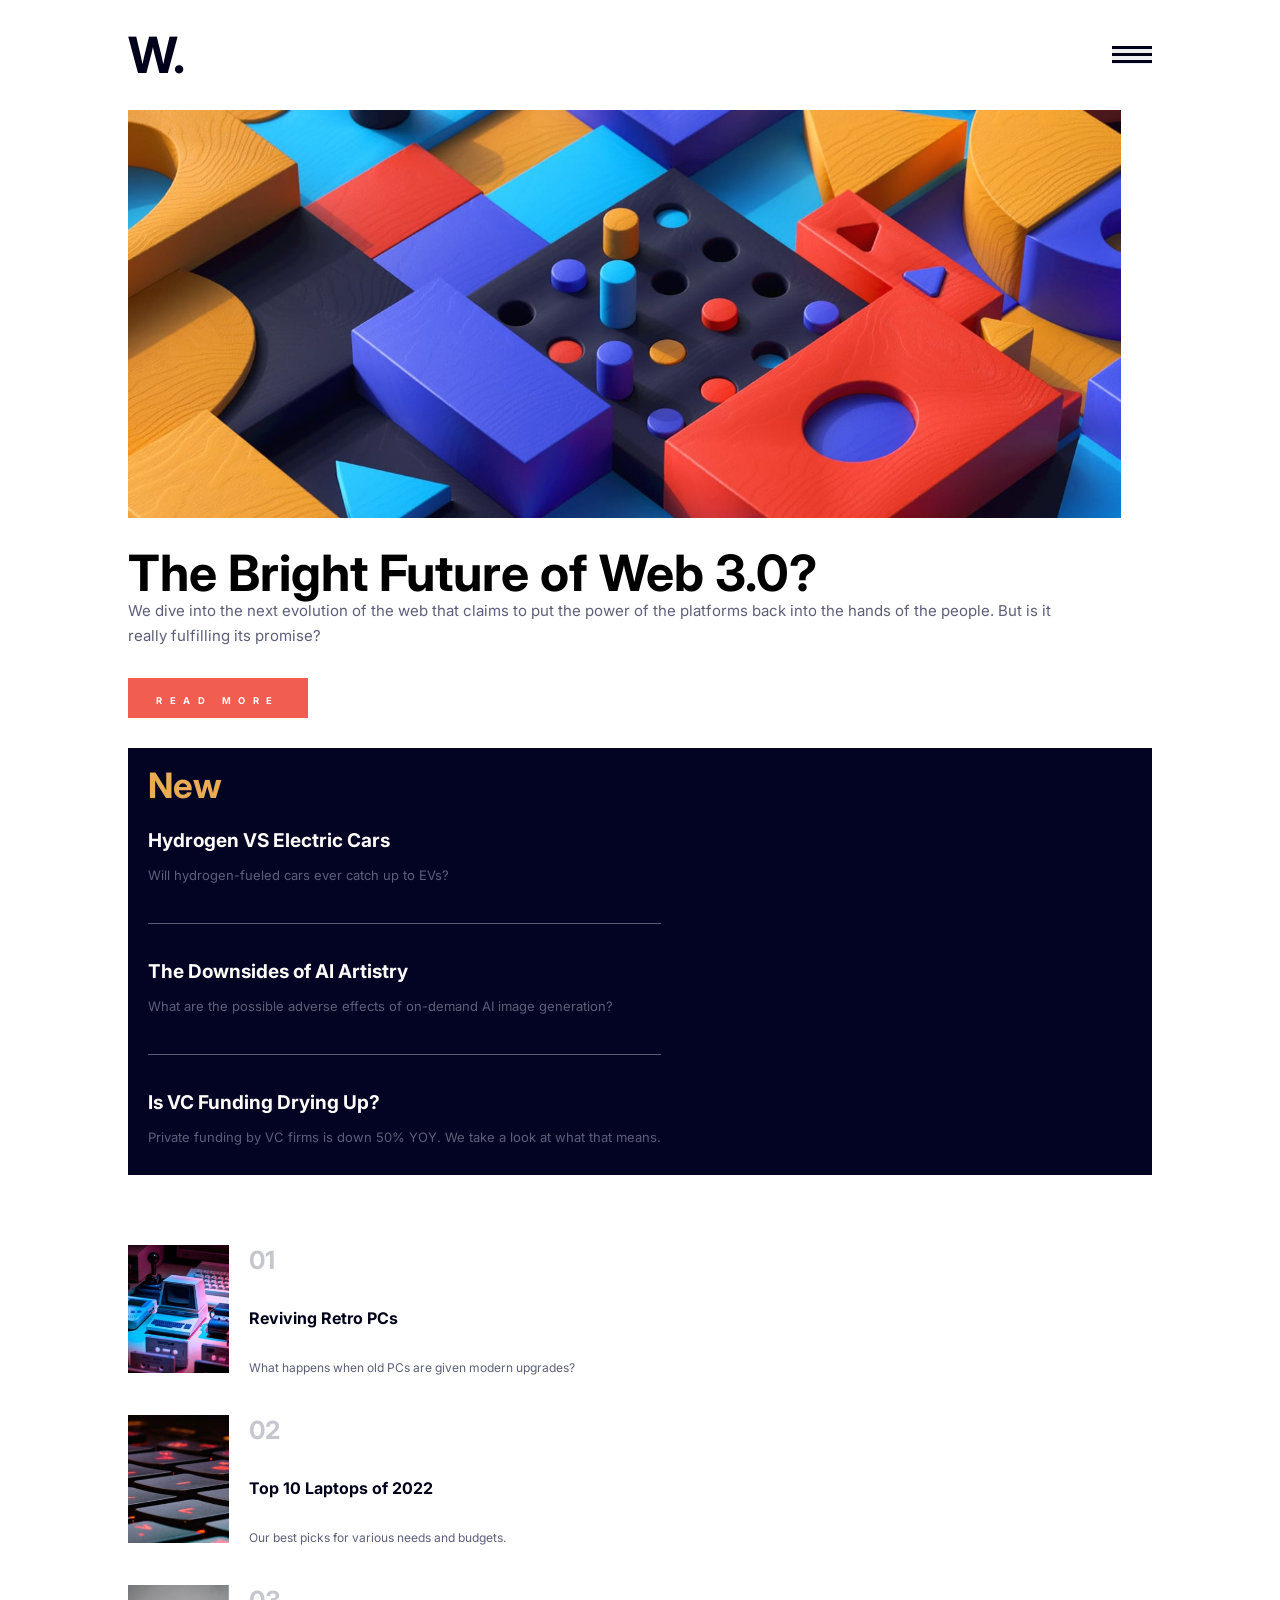
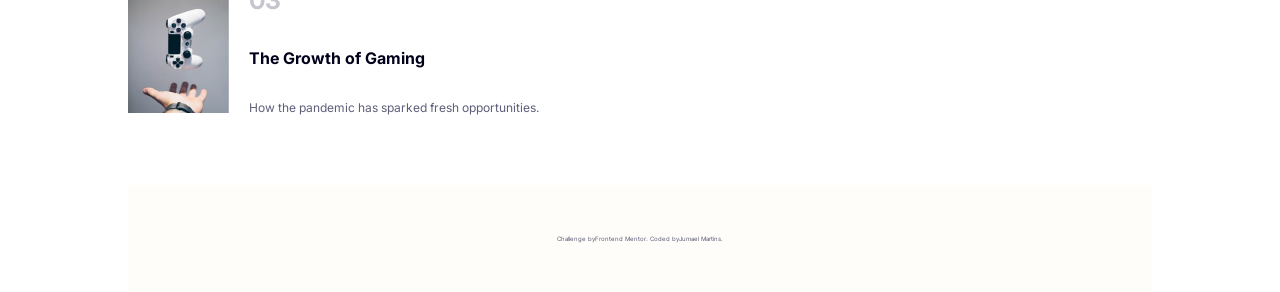
==== index.html @ 9607dd61 "mudança no diretorio dos projeto" ====
<!DOCTYPE html>
<html lang="en">
  <head>
    <meta charset="UTF-8" />
    <meta name="viewport" content="width=device-width, initial-scale=1.0" />
    <!-- displays site properly based on user's device -->

    <link
      rel="icon"
      type="image/png"
      sizes="32x32"
      href="./assets/images/favicon-32x32.png"
    />

    <title>Frontend Mentor | News homepage</title>

    <!-- Feel free to remove these styles or customise in your own stylesheet 👍 -->
    <style>
      @import url("https://fonts.googleapis.com/css2?family=Inter:wght@100;200;300;400;500;600;700;800;900&family=Noto+Sans+KR:wght@100&display=swap");

      :root {
        --Soft-orange: hsl(35, 77%, 62%);
        --Soft-red: hsl(5, 85%, 63%);

        --Off-white: hsl(36, 100%, 99%);
        --Grayish-blue: hsl(233, 8%, 79%);
        --Dark-grayish-blue: hsl(236, 13%, 42%);
        --Very-dark-blue: hsl(240, 100%, 5%);
      }

      * {
        font-size: 62.5%;
        padding: 0;
        margin: 0;
        border: 0;
        box-sizing: border-box;
        font-family: "Inter", system-ui, -apple-system, BlinkMacSystemFont,
          "Segoe UI", Roboto, Oxygen, Ubuntu, Cantarell, "Open Sans",
          "Helvetica Neue", sans-serif, "Noto Sans KR";
      }

      h1 {
        font-size: 5rem;
        color: var(--Very-dark-blue);
        font-weight: bold;
      }

      a {
        text-decoration: none;
        color: inherit;
      }

      a:visited {
        color: inherit;
      }

      li {
        list-style: none;
      }

      .centerVertical {
        align-items: center;
      }

      .centerHorizontal {
        align-items: center;
      }

      .margin {
        max-width: 80%;
        margin: 0 auto;
      }

      .flex {
        display: flex;
      }

      /*Menu superio*/

      .mainMenu {
        display: flex;
        align-items: center;
        margin: 3rem 0;
        color: var(--Dark-grayish-blue);
        justify-content: space-between;
        width: 100%;
        height: 5rem;
      }

      .mainMenu a:hover {
        color: var(--Soft-orange);
      }

      .mainMenu li {
        margin: 0 0 0 4rem;
        font-size: 2.5rem;
      }

      /*Seção Principal  */
      .mainContent {
        display: flex;
        flex-direction: column;
        max-width: 100%;
        justify-content: space-between;
      }

      .mainContent img {
        width: 97%;
        max-width: 100%;
      }

      .grid {
        display: grid;
        grid-template-columns: 2.5fr 1fr;
      }

      .mainContentDiv {
        display: grid;
        grid-template-columns: 1fr 1fr;
        max-width: 100%;

        margin: 1.5rem 0 0 0;
      }

      .mainContentDiv > div > h2 {
        display: flex;
        word-wrap: break-word;
        line-height: 5rem;

        flex-wrap: wrap;
        font-size: 5rem;
        max-width: 100%;
      }

      .mainContentDiv > div {
        display: flex;
        flex-direction: column;
        max-width: 100%;
        padding: 0 7rem 0 0;
        justify-content: space-between;
      }

      .mainContentDiv > div > button {
        width: 18rem;
        height: 4rem;
        cursor: pointer;
        margin: 3rem 0 0 0;
        max-width: 100%;

        font-weight: bold;
        font-size: 1.5rem;
        letter-spacing: 0.75rem;
        text-transform: uppercase;
        color: var(--Off-white);
        background-color: var(--Soft-red);
      }

      .mainContentDiv > div > button:hover {
        background-color: var(--Very-dark-blue);
      }

      .mainContentDiv > div > p {
        font-size: 1.5rem;
        line-height: 2.5rem;
        color: var(--Dark-grayish-blue);
      }

      /*Sessao lateral*/

      aside {
        background-color: #030424;
        color: var(--Dark-grayish-blue);
        display: flex;
        flex-direction: column;

        line-height: 3.5rem;
        padding: 2rem;
        align-items: flex-start;
      }

      aside > h2 {
        color: var(--Soft-orange);
        font-size: 3.5rem;
      }

      aside > ul {
        display: flex;
        flex-direction: column;
        margin-top: 2rem;
      }

      aside > ul > li > h3 {
        font-size: 1.9rem;
        color: var(--Off-white);
        cursor: pointer;
      }

      aside > ul > li > h3:hover {
        color: var(--Soft-orange);
      }

      aside > ul > li > p {
        font-size: 1.3rem;
      }

      aside > ul > li > span {
        margin: 3rem 0;
        display: flex;
        width: 100%;
        height: 1px;
        background-color: var(--Dark-grayish-blue);
      }

      /*Card*/

      .cardNoticias {
        margin: 5rem auto;
        display: grid;
        grid-template-columns: 1.25fr 1.25fr 1fr;

        height: 13rem;
        cursor: pointer;
      }

      .cardNoticias > article {
        display: flex;
        height: 13rem;
        overflow: hidden;
      }

      .cardNoticias > article > img {
        height: 12.8rem;
        max-width: 100%;
      }

      .cardNoticias > article > div {
        display: flex;
        flex-direction: column;
        margin: 0 2rem;
        height: 13rem;
        justify-content: space-between;
      }

      .cardNoticias > article > div > h2 {
        color: var(--Grayish-blue);
        font-size: 2.5rem;
      }

      .cardNoticias > article > div > h3 {
        color: var(--Very-dark-blue);
        font-size: 1.6rem;
      }

      .cardNoticias > article > div > p {
        color: var(--Dark-grayish-blue);
        font-size: 1.4rem;
        overflow: hidden;
      }

      footer {
        padding: 5rem;
        display: flex;
        background-color: var(--Off-white);
        color: var(--Dark-grayish-blue);
        justify-content: center;
        align-items: center;
      }

      @media screen and (min-width: 1439px) {
        .mobile {
          display: none;
        }
      }

      @media screen and (max-width: 1439px) {
        .grid {
          display: flex;
          flex-direction: column;
        }

        .mainContentDiv {
          display: flex;
          flex-direction: column;
          margin: 3rem 0;
        }

        .cardNoticias > article > div > p {
          font-size: 1.2rem;
        }

        .cardNoticias {
          display: flex;
          flex-direction: column;
          height: auto;
          overflow: hidden;
        }

        .cardNoticias > article {
          margin: 2rem auto;
          max-height: 100%;
          width: 100%;
        }

        .mainMenu > ul {
          flex-direction: column;
          justify-content: center;
          width: 65%;
          line-height: 6rem;
          background-color: var(--Off-white);

          font-weight: bold;
          color: var(--Very-dark-blue);
          right: 0;
          top: 0;
          height: 100vh;
          position: absolute;
        }
        .slideIn {
          animation: slideIn 0.5s linear forwards;
        }

        .slideOut {
          animation: slideOut 0.5s linear forwards;
        }
        .hidden {
          display: none;
        }
        .mobile {
          z-index: 1;
          display: flex;
          align-items: center;
          justify-content: center;
        }
      }

      @keyframes slideIn {
        from {
          transform: translateX(300px);
        }
        to {
          transform: translateX(0);
        }
      }

      @keyframes slideOut {
        from {
          transform: translateX(0);
        }
        to {
          transform: translateX(300px);
        }
      }
    </style>
  </head>

  <body>
    <header class="margin flex">
      <nav class="mainMenu">
        <h1>W.</h1>
        <ul id="menuItems" class="flex hidden slideIn">
          <li><a href="">Home</a></li>
          <li><a href="">New</a></li>
          <li><a href="">Popular</a></li>
          <li><a href="">Trending</a></li>
          <li><a href="">Categories</a></li>
        </ul>
        <div class="mobile">
          <button title="Show Menu Button" type="button" id="showMenu">
            <img src="./assets/images/icon-menu.svg" alt="" />
          </button>
          <button
            title="Close Menu Button"
            type="button"
            class="hidden"
            id="hideMenu"
          >
            <img src="./assets/images/icon-menu-close.svg" alt="" />
          </button>
        </div>
      </nav>
    </header>

    <section class="margin grid">
      <article class="mainContent">
        <img
          width="600px"
          src="./assets/images/image-web-3-desktop.jpg"
          alt="image"
        />
        <div class="mainContentDiv">
          <div>
            <h2>The Bright Future of Web 3.0?</h2>
          </div>
          <div>
            <p>
              We dive into the next evolution of the web that claims to put the
              power of the platforms back into the hands of the people. But is
              it really fulfilling its promise?
            </p>
            <button type="button"><a href="#">Read more</a></button>
          </div>
        </div>
      </article>

      <aside>
        <h2>New</h2>
        <ul>
          <li>
            <h3>Hydrogen VS Electric Cars</h3>
            <p>Will hydrogen-fueled cars ever catch up to EVs?</p>
            <span></span>
          </li>
          <li>
            <h3>The Downsides of AI Artistry</h3>
            <p>
              What are the possible adverse effects of on-demand AI image
              generation?
            </p>
            <span></span>
          </li>
          <li>
            <h3>Is VC Funding Drying Up?</h3>
            <p>
              Private funding by VC firms is down 50% YOY. We take a look at
              what that means.
            </p>
          </li>
        </ul>
      </aside>
    </section>

    <section class="margin cardNoticias">
      <article>
        <img src="./assets/images/image-retro-pcs.jpg" alt="" />
        <div>
          <h2>01</h2>
          <h3>Reviving Retro PCs</h3>
          <p>What happens when old PCs are given modern upgrades?</p>
        </div>
      </article>
      <article>
        <img src="./assets/images/image-top-laptops.jpg" alt="" />
        <div>
          <h2>02</h2>
          <h3>Top 10 Laptops of 2022</h3>
          <p>Our best picks for various needs and budgets.</p>
        </div>
      </article>
      <article>
        <img src="./assets/images/image-gaming-growth.jpg" alt="" />
        <div>
          <h2>03</h2>
          <h3>The Growth of Gaming</h3>
          <p>How the pandemic has sparked fresh opportunities.</p>
        </div>
      </article>
    </section>

    <footer class="margin">
      Challenge by
      <a href="https://www.frontendmentor.io?ref=challenge" target="_blank"
        >Frontend Mentor</a
      >. Coded by <a href="#">Jumael Martins</a>.
    </footer>

    <script src="./assets/js/main.js"></script>
  </body>
</html>
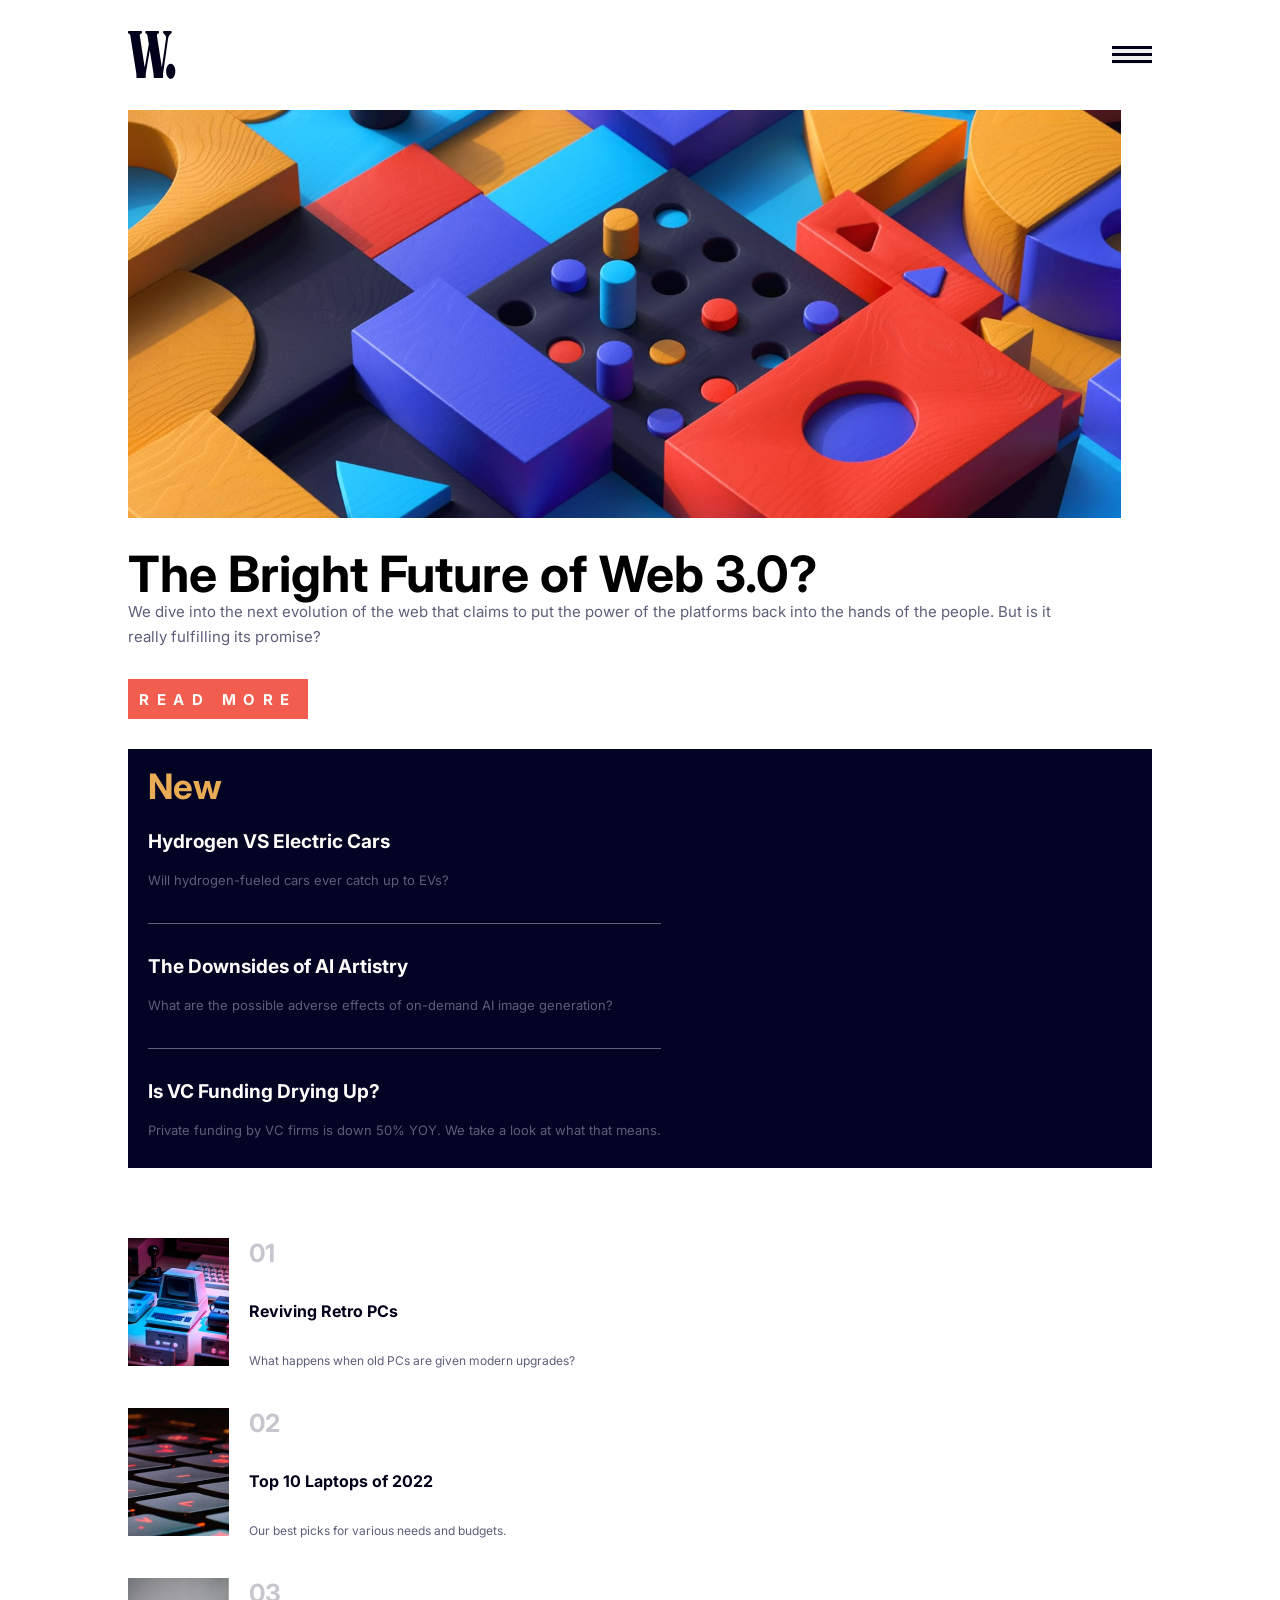
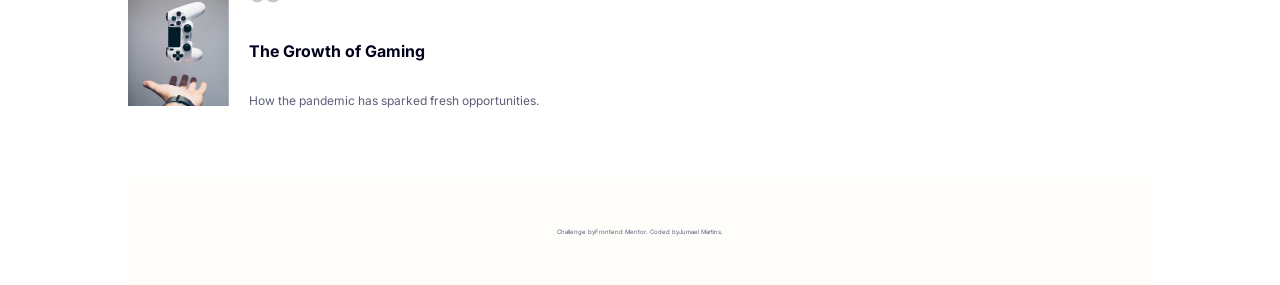
==== commit 0bbef2b5: "Correção na estrutura semantica do Html e Pequeno ajuste no JS" ====
--- a/index.html
+++ b/index.html
@@ -5,6 +5,7 @@
     <meta name="viewport" content="width=device-width, initial-scale=1.0" />
     <!-- displays site properly based on user's device -->
 
+    <link rel="stylesheet" href="./assets/css/style.css" />
     <link
       rel="icon"
       type="image/png"
@@ -15,379 +16,36 @@
     <title>Frontend Mentor | News homepage</title>
 
     <!-- Feel free to remove these styles or customise in your own stylesheet 👍 -->
-    <style>
-      @import url("https://fonts.googleapis.com/css2?family=Inter:wght@100;200;300;400;500;600;700;800;900&family=Noto+Sans+KR:wght@100&display=swap");
-
-      :root {
-        --Soft-orange: hsl(35, 77%, 62%);
-        --Soft-red: hsl(5, 85%, 63%);
-
-        --Off-white: hsl(36, 100%, 99%);
-        --Grayish-blue: hsl(233, 8%, 79%);
-        --Dark-grayish-blue: hsl(236, 13%, 42%);
-        --Very-dark-blue: hsl(240, 100%, 5%);
-      }
-
-      * {
-        font-size: 62.5%;
-        padding: 0;
-        margin: 0;
-        border: 0;
-        box-sizing: border-box;
-        font-family: "Inter", system-ui, -apple-system, BlinkMacSystemFont,
-          "Segoe UI", Roboto, Oxygen, Ubuntu, Cantarell, "Open Sans",
-          "Helvetica Neue", sans-serif, "Noto Sans KR";
-      }
-
-      h1 {
-        font-size: 5rem;
-        color: var(--Very-dark-blue);
-        font-weight: bold;
-      }
-
-      a {
-        text-decoration: none;
-        color: inherit;
-      }
-
-      a:visited {
-        color: inherit;
-      }
-
-      li {
-        list-style: none;
-      }
-
-      .centerVertical {
-        align-items: center;
-      }
-
-      .centerHorizontal {
-        align-items: center;
-      }
-
-      .margin {
-        max-width: 80%;
-        margin: 0 auto;
-      }
-
-      .flex {
-        display: flex;
-      }
-
-      /*Menu superio*/
-
-      .mainMenu {
-        display: flex;
-        align-items: center;
-        margin: 3rem 0;
-        color: var(--Dark-grayish-blue);
-        justify-content: space-between;
-        width: 100%;
-        height: 5rem;
-      }
-
-      .mainMenu a:hover {
-        color: var(--Soft-orange);
-      }
-
-      .mainMenu li {
-        margin: 0 0 0 4rem;
-        font-size: 2.5rem;
-      }
-
-      /*Seção Principal  */
-      .mainContent {
-        display: flex;
-        flex-direction: column;
-        max-width: 100%;
-        justify-content: space-between;
-      }
-
-      .mainContent img {
-        width: 97%;
-        max-width: 100%;
-      }
-
-      .grid {
-        display: grid;
-        grid-template-columns: 2.5fr 1fr;
-      }
-
-      .mainContentDiv {
-        display: grid;
-        grid-template-columns: 1fr 1fr;
-        max-width: 100%;
-
-        margin: 1.5rem 0 0 0;
-      }
-
-      .mainContentDiv > div > h2 {
-        display: flex;
-        word-wrap: break-word;
-        line-height: 5rem;
-
-        flex-wrap: wrap;
-        font-size: 5rem;
-        max-width: 100%;
-      }
-
-      .mainContentDiv > div {
-        display: flex;
-        flex-direction: column;
-        max-width: 100%;
-        padding: 0 7rem 0 0;
-        justify-content: space-between;
-      }
-
-      .mainContentDiv > div > button {
-        width: 18rem;
-        height: 4rem;
-        cursor: pointer;
-        margin: 3rem 0 0 0;
-        max-width: 100%;
-
-        font-weight: bold;
-        font-size: 1.5rem;
-        letter-spacing: 0.75rem;
-        text-transform: uppercase;
-        color: var(--Off-white);
-        background-color: var(--Soft-red);
-      }
-
-      .mainContentDiv > div > button:hover {
-        background-color: var(--Very-dark-blue);
-      }
-
-      .mainContentDiv > div > p {
-        font-size: 1.5rem;
-        line-height: 2.5rem;
-        color: var(--Dark-grayish-blue);
-      }
-
-      /*Sessao lateral*/
-
-      aside {
-        background-color: #030424;
-        color: var(--Dark-grayish-blue);
-        display: flex;
-        flex-direction: column;
-
-        line-height: 3.5rem;
-        padding: 2rem;
-        align-items: flex-start;
-      }
-
-      aside > h2 {
-        color: var(--Soft-orange);
-        font-size: 3.5rem;
-      }
-
-      aside > ul {
-        display: flex;
-        flex-direction: column;
-        margin-top: 2rem;
-      }
-
-      aside > ul > li > h3 {
-        font-size: 1.9rem;
-        color: var(--Off-white);
-        cursor: pointer;
-      }
-
-      aside > ul > li > h3:hover {
-        color: var(--Soft-orange);
-      }
-
-      aside > ul > li > p {
-        font-size: 1.3rem;
-      }
-
-      aside > ul > li > span {
-        margin: 3rem 0;
-        display: flex;
-        width: 100%;
-        height: 1px;
-        background-color: var(--Dark-grayish-blue);
-      }
-
-      /*Card*/
-
-      .cardNoticias {
-        margin: 5rem auto;
-        display: grid;
-        grid-template-columns: 1.25fr 1.25fr 1fr;
-
-        height: 13rem;
-        cursor: pointer;
-      }
-
-      .cardNoticias > article {
-        display: flex;
-        height: 13rem;
-        overflow: hidden;
-      }
-
-      .cardNoticias > article > img {
-        height: 12.8rem;
-        max-width: 100%;
-      }
-
-      .cardNoticias > article > div {
-        display: flex;
-        flex-direction: column;
-        margin: 0 2rem;
-        height: 13rem;
-        justify-content: space-between;
-      }
-
-      .cardNoticias > article > div > h2 {
-        color: var(--Grayish-blue);
-        font-size: 2.5rem;
-      }
-
-      .cardNoticias > article > div > h3 {
-        color: var(--Very-dark-blue);
-        font-size: 1.6rem;
-      }
-
-      .cardNoticias > article > div > p {
-        color: var(--Dark-grayish-blue);
-        font-size: 1.4rem;
-        overflow: hidden;
-      }
-
-      footer {
-        padding: 5rem;
-        display: flex;
-        background-color: var(--Off-white);
-        color: var(--Dark-grayish-blue);
-        justify-content: center;
-        align-items: center;
-      }
-
-      @media screen and (min-width: 1439px) {
-        .mobile {
-          display: none;
-        }
-      }
-
-      @media screen and (max-width: 1439px) {
-        .grid {
-          display: flex;
-          flex-direction: column;
-        }
-
-        .mainContentDiv {
-          display: flex;
-          flex-direction: column;
-          margin: 3rem 0;
-        }
-
-        .cardNoticias > article > div > p {
-          font-size: 1.2rem;
-        }
-
-        .cardNoticias {
-          display: flex;
-          flex-direction: column;
-          height: auto;
-          overflow: hidden;
-        }
-
-        .cardNoticias > article {
-          margin: 2rem auto;
-          max-height: 100%;
-          width: 100%;
-        }
-
-        .mainMenu > ul {
-          flex-direction: column;
-          justify-content: center;
-          width: 65%;
-          line-height: 6rem;
-          background-color: var(--Off-white);
-
-          font-weight: bold;
-          color: var(--Very-dark-blue);
-          right: 0;
-          top: 0;
-          height: 100vh;
-          position: absolute;
-        }
-        .slideIn {
-          animation: slideIn 0.5s linear forwards;
-        }
-
-        .slideOut {
-          animation: slideOut 0.5s linear forwards;
-        }
-        .hidden {
-          display: none;
-        }
-        .mobile {
-          z-index: 1;
-          display: flex;
-          align-items: center;
-          justify-content: center;
-        }
-      }
-
-      @keyframes slideIn {
-        from {
-          transform: translateX(300px);
-        }
-        to {
-          transform: translateX(0);
-        }
-      }
-
-      @keyframes slideOut {
-        from {
-          transform: translateX(0);
-        }
-        to {
-          transform: translateX(300px);
-        }
-      }
-    </style>
   </head>
 
   <body>
-    <header class="margin flex">
+    <h1 class="hidden">News homepage</h1>
+
+    <header class="margin flex header">
+      <img width="48" height="48" src="./assets/images/logo.svg" alt="Logo" />
       <nav class="mainMenu">
-        <h1>W.</h1>
-        <ul id="menuItems" class="flex hidden slideIn">
+        <div class="mobile">
+          <button aria-label="Menu-Button" aria-controls="menuItems" aria-expanded="true" type="button" id="showMenu">
+            <img id="img" src="./assets/images/icon-menu.svg" alt="Button for open menu" />
+          </button>
+        </div>
+        <ul id="menuItems" class="flex hiddenMenu slideIn">
           <li><a href="">Home</a></li>
           <li><a href="">New</a></li>
           <li><a href="">Popular</a></li>
           <li><a href="">Trending</a></li>
           <li><a href="">Categories</a></li>
         </ul>
-        <div class="mobile">
-          <button title="Show Menu Button" type="button" id="showMenu">
-            <img src="./assets/images/icon-menu.svg" alt="" />
-          </button>
-          <button
-            title="Close Menu Button"
-            type="button"
-            class="hidden"
-            id="hideMenu"
-          >
-            <img src="./assets/images/icon-menu-close.svg" alt="" />
-          </button>
-        </div>
       </nav>
     </header>
 
-    <section class="margin grid">
-      <article class="mainContent">
-        <img
-          width="600px"
-          src="./assets/images/image-web-3-desktop.jpg"
-          alt="image"
-        />
-        <div class="mainContentDiv">
+    <main class="margin grid">
+      <div role="article" class="mainContent">
+        <picture>
+          <source srcset="./assets/images/image-web-3-mobile.jpg" media="(max-width: 600px)" />
+          <img src="./assets/images/image-web-3-desktop.jpg" alt="image">
+        </picture>
+        <article class="mainContentDiv">
           <div>
             <h2>The Bright Future of Web 3.0?</h2>
           </div>
@@ -397,29 +55,29 @@
               power of the platforms back into the hands of the people. But is
               it really fulfilling its promise?
             </p>
-            <button type="button"><a href="#">Read more</a></button>
+            <a>Read more</a>
           </div>
-        </div>
-      </article>
+        </article>
+      </div>
 
-      <aside>
+      <aside aria-label="New Section">
         <h2>New</h2>
         <ul>
           <li>
-            <h3>Hydrogen VS Electric Cars</h3>
+            <a>Hydrogen VS Electric Cars</a>
             <p>Will hydrogen-fueled cars ever catch up to EVs?</p>
-            <span></span>
+            <hr></hr>
           </li>
           <li>
-            <h3>The Downsides of AI Artistry</h3>
+            <a>The Downsides of AI Artistry</a>
             <p>
               What are the possible adverse effects of on-demand AI image
               generation?
             </p>
-            <span></span>
+            <hr></hr>
           </li>
           <li>
-            <h3>Is VC Funding Drying Up?</h3>
+            <a>Is VC Funding Drying Up?</a>
             <p>
               Private funding by VC firms is down 50% YOY. We take a look at
               what that means.
@@ -427,33 +85,36 @@
           </li>
         </ul>
       </aside>
-    </section>
+    </main>
 
     <section class="margin cardNoticias">
-      <article>
+      <h2 class="hidden"></h2>
+      <ol>
+      <li>
         <img src="./assets/images/image-retro-pcs.jpg" alt="" />
         <div>
-          <h2>01</h2>
-          <h3>Reviving Retro PCs</h3>
+          <b>01</b>
+          <a>Reviving Retro PCs</a>
           <p>What happens when old PCs are given modern upgrades?</p>
         </div>
-      </article>
-      <article>
+      </li>
+      <li>
         <img src="./assets/images/image-top-laptops.jpg" alt="" />
         <div>
-          <h2>02</h2>
-          <h3>Top 10 Laptops of 2022</h3>
+          <b>02</b>
+          <a>Top 10 Laptops of 2022</a>
           <p>Our best picks for various needs and budgets.</p>
         </div>
-      </article>
-      <article>
+      </li>
+      <li>
         <img src="./assets/images/image-gaming-growth.jpg" alt="" />
         <div>
-          <h2>03</h2>
-          <h3>The Growth of Gaming</h3>
+          <b>03</b>
+          <a>The Growth of Gaming</a>
           <p>How the pandemic has sparked fresh opportunities.</p>
         </div>
-      </article>
+      </li>
+    </ol>
     </section>
 
     <footer class="margin">
--- a/assets/css/style.css
+++ b/assets/css/style.css
@@ -0,0 +1,347 @@
+@import url("https://fonts.googleapis.com/css2?family=Inter:wght@100;200;300;400;500;600;700;800;900&family=Noto+Sans+KR:wght@100&display=swap");
+
+:root {
+  --Soft-orange: hsl(35, 77%, 62%);
+  --Soft-red: hsl(5, 85%, 63%);
+
+  --Off-white: hsl(36, 100%, 99%);
+  --Grayish-blue: hsl(233, 8%, 79%);
+  --Dark-grayish-blue: hsl(236, 13%, 42%);
+  --Very-dark-blue: hsl(240, 100%, 5%);
+}
+
+* {
+  font-size: 62.5%;
+  padding: 0;
+  margin: 0;
+  border: 0;
+  box-sizing: border-box;
+  font-family: "Inter", system-ui, -apple-system, BlinkMacSystemFont, "Segoe UI",
+    Roboto, Oxygen, Ubuntu, Cantarell, "Open Sans", "Helvetica Neue", sans-serif,
+    "Noto Sans KR";
+}
+
+a {
+  text-decoration: none;
+  color: inherit;
+}
+
+a:visited {
+  color: inherit;
+}
+
+li {
+  list-style: none;
+}
+
+.centerVertical {
+  align-items: center;
+}
+
+.centerHorizontal {
+  align-items: center;
+}
+
+.margin {
+  max-width: 80%;
+  margin: 0 auto;
+}
+
+.flex {
+  display: flex;
+}
+
+/*Menu superio*/
+
+.header {
+  justify-content: space-between;
+  align-items: center;
+}
+
+.mainMenu {
+  display: flex;
+  align-items: center;
+  margin: 3rem 0;
+  color: var(--Dark-grayish-blue);
+  justify-content: space-between;
+  height: 5rem;
+}
+
+.mainMenu a:hover {
+  color: var(--Soft-orange);
+}
+
+.mainMenu li {
+  margin: 0 0 0 4rem;
+  font-size: 2.5rem;
+}
+
+/*Seção Principal  */
+.mainContent {
+  display: flex;
+  flex-direction: column;
+  max-width: 100%;
+  justify-content: space-between;
+}
+
+.mainContent img {
+  width: 97%;
+  max-width: 100%;
+}
+
+.grid {
+  display: grid;
+  grid-template-columns: 2.5fr 1fr;
+}
+
+.mainContentDiv {
+  display: grid;
+  grid-template-columns: 1fr 1fr;
+  max-width: 100%;
+
+  margin: 1.5rem 0 0 0;
+}
+
+.mainContentDiv > div > h2 {
+  display: flex;
+  word-wrap: break-word;
+  line-height: 5rem;
+
+  flex-wrap: wrap;
+  font-size: 5rem;
+  max-width: 100%;
+}
+
+.mainContentDiv > div {
+  display: flex;
+  flex-direction: column;
+  max-width: 100%;
+  padding: 0 7rem 0 0;
+  justify-content: space-between;
+}
+
+.mainContentDiv > div > a {
+  display: flex;
+  align-items: center;
+  justify-content: center;
+  width: 18rem;
+  height: 4rem;
+  cursor: pointer;
+  margin: 3rem 0 0 0;
+  max-width: 100%;
+
+  font-weight: bold;
+  font-size: 1.5rem;
+  letter-spacing: 0.75rem;
+  text-transform: uppercase;
+  color: var(--Off-white);
+  background-color: var(--Soft-red);
+}
+
+.mainContentDiv > div > a:hover {
+  background-color: var(--Very-dark-blue);
+}
+
+.mainContentDiv > div > p {
+  font-size: 1.5rem;
+  line-height: 2.5rem;
+  color: var(--Dark-grayish-blue);
+}
+
+/*Sessao lateral*/
+
+aside {
+  background-color: #030424;
+  color: var(--Dark-grayish-blue);
+  display: flex;
+  flex-direction: column;
+
+  line-height: 3.5rem;
+  padding: 2rem;
+  align-items: flex-start;
+}
+
+aside > h2 {
+  color: var(--Soft-orange);
+  font-size: 3.5rem;
+}
+
+aside > ul {
+  display: flex;
+  flex-direction: column;
+  margin-top: 2rem;
+}
+
+aside > ul > li > a {
+  font-size: 1.9rem;
+  color: var(--Off-white);
+  cursor: pointer;
+  font-weight: bold;
+}
+
+aside > ul > li > a:hover {
+  color: var(--Soft-orange);
+}
+
+aside > ul > li > p {
+  font-size: 1.3rem;
+}
+
+aside > ul > li > hr {
+  margin: 2.5rem 0;
+  display: flex;
+  width: 100%;
+  height: 1px;
+  background-color: var(--Dark-grayish-blue);
+}
+
+/*Card*/
+
+.cardNoticias > ol {
+  margin: 5rem auto;
+  display: grid;
+  grid-template-columns: 1.25fr 1.25fr 1fr;
+
+  height: 13rem;
+  cursor: pointer;
+}
+
+.cardNoticias > ol > li {
+  display: flex;
+  height: 13rem;
+  overflow: hidden;
+}
+
+.cardNoticias > ol > li > img {
+  height: 12.8rem;
+  max-width: 100%;
+}
+
+.cardNoticias > ol > li > div {
+  display: flex;
+  flex-direction: column;
+  margin: 0 2rem;
+  height: 13rem;
+  justify-content: space-between;
+}
+
+.cardNoticias > ol > li > div > b {
+  color: var(--Grayish-blue);
+  font-size: 2.5rem;
+}
+
+.cardNoticias > ol > li > div > a {
+  color: var(--Very-dark-blue);
+  font-size: 1.6rem;
+  font-weight: bold;
+}
+
+.cardNoticias > ol > li > div > a:hover {
+  color: var(--Soft-orange);
+}
+
+.cardNoticias > ol > li > div > p {
+  color: var(--Dark-grayish-blue);
+  font-size: 1.4rem;
+  overflow: hidden;
+}
+
+footer {
+  padding: 5rem;
+  display: flex;
+  background-color: var(--Off-white);
+  color: var(--Dark-grayish-blue);
+  justify-content: center;
+  align-items: center;
+}
+
+@media screen and (min-width: 1439px) {
+  .mobile {
+    display: none;
+  }
+}
+
+@media screen and (max-width: 1439px) {
+  .grid {
+    display: flex;
+    flex-direction: column;
+  }
+
+  .hiddenMenu {
+    display: none;
+  }
+
+  .mainContentDiv {
+    display: flex;
+    flex-direction: column;
+    margin: 3rem 0;
+  }
+
+  .cardNoticias > ol > li > div > p {
+    font-size: 1.2rem;
+  }
+
+  .cardNoticias > ol {
+    display: flex;
+    flex-direction: column;
+    height: auto;
+    overflow: hidden;
+  }
+
+  .cardNoticias > ol > li {
+    margin: 2rem auto;
+    max-height: 100%;
+    width: 100%;
+  }
+
+  .mainMenu > ul {
+    flex-direction: column;
+    justify-content: center;
+    width: 65%;
+    line-height: 6rem;
+    background-color: var(--Off-white);
+
+    font-weight: bold;
+    color: var(--Very-dark-blue);
+    right: 0;
+    top: 0;
+    height: 100vh;
+    position: absolute;
+  }
+  .slideIn {
+    animation: slideIn 0.5s linear forwards;
+  }
+
+  .slideOut {
+    animation: slideOut 0.5s linear forwards;
+  }
+ 
+  .mobile {
+    z-index: 1;
+    display: flex;
+    align-items: center;
+    justify-content: center;
+  }
+}
+
+@keyframes slideIn {
+  from {
+    transform: translateX(300px);
+  }
+  to {
+    transform: translateX(0);
+  }
+}
+
+@keyframes slideOut {
+  from {
+    transform: translateX(0);
+  }
+  to {
+    transform: translateX(300px);
+  }
+}
+
+.hidden {
+    display: none;
+  }
